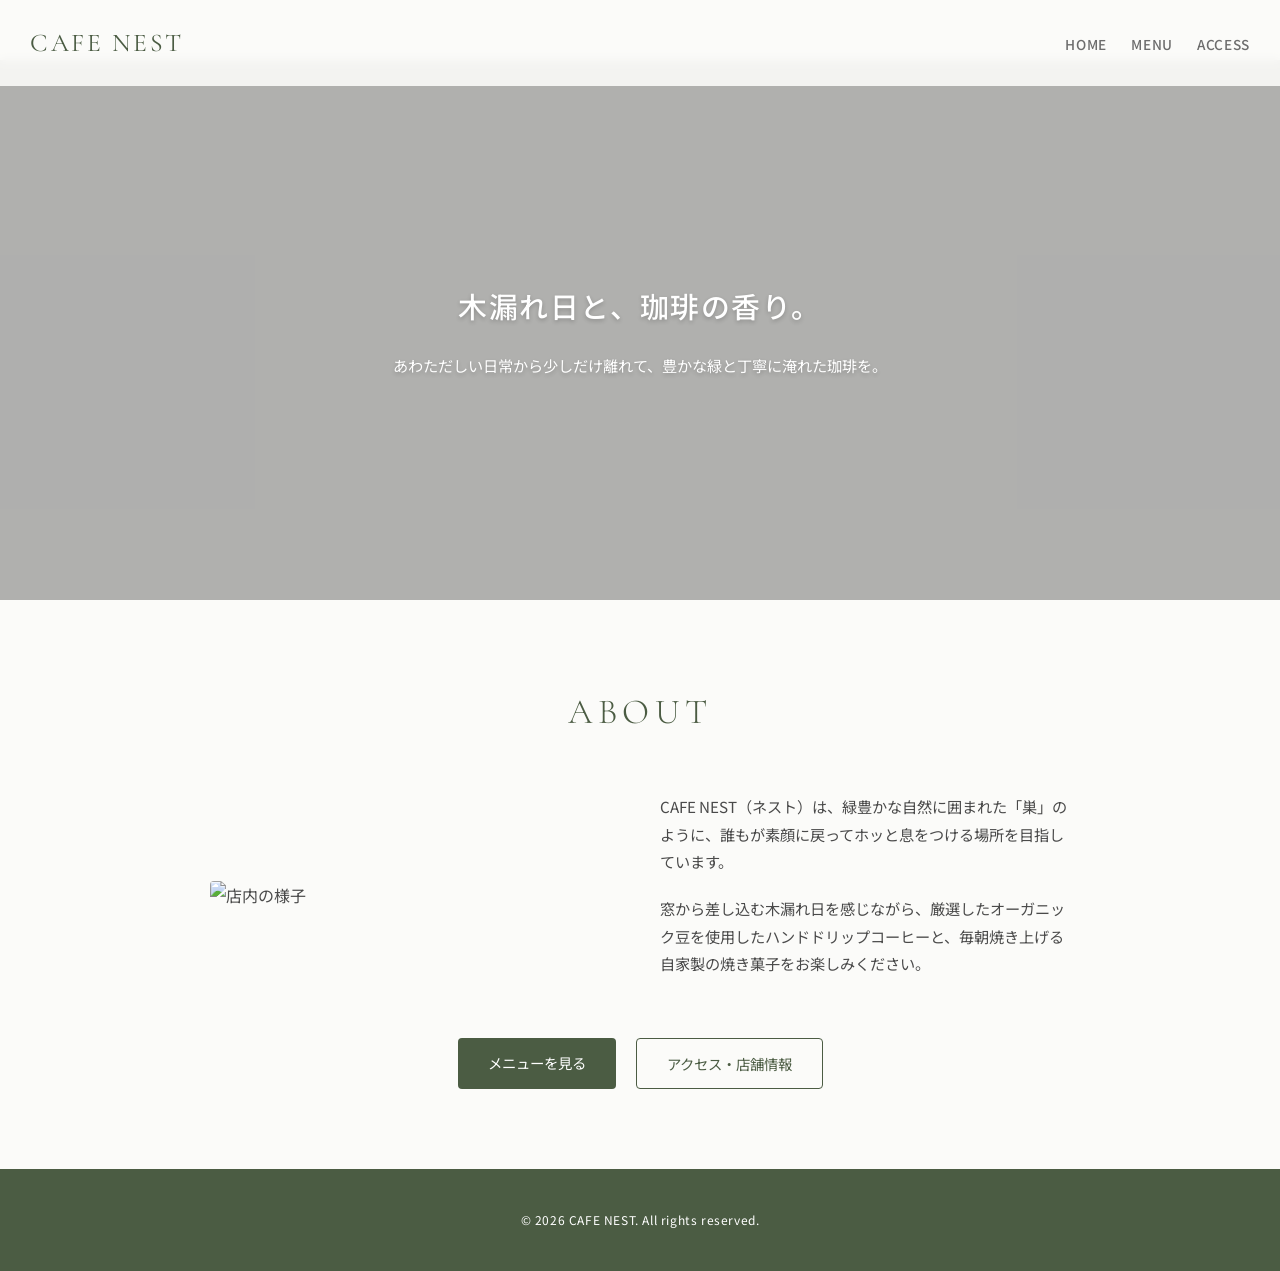
==== index.html @ 67c26f8c "Add files via upload" ====
<!DOCTYPE html>
<html lang="ja">
<head>
    <meta charset="UTF-8">
    <meta name="viewport" content="width=device-width, initial-scale=1.0">
    <title>CAFE NEST | 公式サイト</title>
    <link rel="stylesheet" href="style.css">
    <link rel="preconnect" href="https://fonts.googleapis.com">
    <link rel="preconnect" href="https://fonts.gstatic.com" crossorigin>
    <link href="https://fonts.googleapis.com/css2?family=Cormorant+Garamond:ital,wght@0,300;0,400;1,300&family=Noto+Sans+JP:wght@300;400;500&display=swap" rel="stylesheet">
</head>
<body>

    <header>
        <div class="logo"><a href="index.html">CAFE NEST</a></div>
        <nav>
            <a href="index.html">HOME</a>
            <a href="menu.html">MENU</a>
            <a href="access.html">ACCESS</a>
        </nav>
    </header>

    <section class="hero">
        <div class="hero-overlay"></div>
        <div class="hero-text">
            <h2>木漏れ日と、珈琲の香り。</h2>
            <p>あわただしい日常から少しだけ離れて、豊かな緑と丁寧に淹れた珈琲を。</p>
        </div>
    </section>

    <section id="about" class="container">
        <h3 class="section-title">ABOUT</h3>
        <div class="about-flex">
            <div class="about-img">
                <img src="https://images.unsplash.com/photo-1453614512568-c4024d13c247?auto=format&fit=crop&q=80&w=800" alt="店内の様子">
            </div>
            <div class="about-text">
                <p>
                    CAFE NEST（ネスト）は、緑豊かな自然に囲まれた「巣」のように、誰もが素顔に戻ってホッと息をつける場所を目指しています。
                </p>
                <p>
                    窓から差し込む木漏れ日を感じながら、厳選したオーガニック豆を使用したハンドドリップコーヒーと、毎朝焼き上げる自家製の焼き菓子をお楽しみください。
                </p>
            </div>
        </div>
        
        <div class="home-buttons">
            <a href="menu.html" class="btn">メニューを見る</a>
            <a href="access.html" class="btn btn-outline">アクセス・店舗情報</a>
        </div>
    </section>

    <footer>
        <p>&copy; 2026 CAFE NEST. All rights reserved.</p>
    </footer>

</body>
</html>
---- style.css ----
/* 全体のリセットと共通設定 */
* {
    margin: 0;
    padding: 0;
    box-sizing: border-box;
}

body {
    font-family: 'Noto Sans JP', sans-serif;
    color: #4a4a4a;
    background-color: #fbfbf9;
    line-height: 1.8;
}

/* 共通コンテナ */
.container {
    padding: 80px 20px;
    max-width: 900px;
    margin: 0 auto;
}

.section-title {
    font-family: 'Cormorant Garamond', serif;
    font-size: 2.2rem;
    font-weight: 300;
    letter-spacing: 0.15em;
    margin-bottom: 50px;
    text-align: center;
    color: #4b5c43;
}

/* ヘッダー */
header {
    display: flex;
    justify-content: space-between;
    align-items: center;
    padding: 20px 30px;
    position: fixed;
    width: 100%;
    top: 0;
    background-color: rgba(251, 251, 249, 0.9);
    backdrop-filter: blur(5px);
    z-index: 100;
}

.logo a {
    text-decoration: none;
    font-family: 'Cormorant Garamond', serif;
    font-size: 1.6rem;
    letter-spacing: 0.1em;
    font-weight: 400;
    color: #4b5c43;
}

nav a {
    text-decoration: none;
    color: #6d6d6d;
    margin-left: 20px;
    font-size: 0.85rem;
    letter-spacing: 0.05em;
    font-weight: 500;
    transition: color 0.3s;
}

nav a:hover {
    color: #be8563;
}

/* 下層ページ用の共通ヘッダー（共通の形だけ指定） */
.page-header {
    background-size: cover;
    background-position: center;
    padding: 120px 20px 60px;
    text-align: center;
    margin-top: 60px;
}

/* 💡 メニューページ専用の背景画像（珈琲マメや器具のイメージ） */
.menu-header {
    background-image: linear-gradient(rgba(240, 243, 238, 0.65), rgba(240, 243, 238, 0.65)), 
                      url('https://images.unsplash.com/photo-1447933601403-0c6688de566e?auto=format&fit=crop&q=80&w=1200');
}

/* アクセスページ専用の背景画像（木漏れ日のある森・並木道のイメージ） */
.access-header {
    background-image: linear-gradient(rgba(240, 243, 238, 0.65), rgba(240, 243, 238, 0.65)), 
                      url('https://images.unsplash.com/photo-1441974231531-c6227db76b6e?auto=format&fit=crop&q=80&w=1200');
}.page-header h2 {
    font-family: 'Cormorant Garamond', serif;
    font-size: 2.5rem;
    font-weight: 300;
    letter-spacing: 0.1em;
    color: #4b5c43;
}

/* メインビジュアル */
.hero {
    height: 60vh;
    display: flex;
    justify-content: center;
    align-items: center;
    text-align: center;
    padding: 0 20px;
    background-image: url('https://images.unsplash.com/photo-1501339847302-ac426a4a7cbb?auto=format&fit=crop&q=80&w=1600');
    background-size: cover;
    background-position: center;
    position: relative;
    margin-top: 60px;
}

.hero-overlay {
    position: absolute;
    top: 0;
    left: 0;
    width: 100%;
    height: 100%;
    background-color: rgba(0, 0, 0, 0.3);
    z-index: 1;
}

.hero-text {
    position: relative;
    z-index: 2;
    color: #ffffff;
}

.hero h2 {
    font-size: 1.8rem;
    font-weight: 500;
    letter-spacing: 0.05em;
    margin-bottom: 20px;
    text-shadow: 0 2px 4px rgba(0,0,0,0.2);
}

.hero p {
    font-size: 0.95rem;
    max-width: 500px;
    margin: 0 auto;
    text-shadow: 0 2px 4px rgba(0,0,0,0.2);
}

/* ABOUT */
.about-flex {
    display: flex;
    align-items: center;
    gap: 40px;
    margin-bottom: 40px;
}

.about-img, .access-img {
    flex: 1;
}

.about-img img, .access-img img {
    width: 100%;
    height: 300px;
    object-fit: cover;
    border-radius: 4px;
}

.about-text {
    flex: 1;
    text-align: left;
}

.about-text p {
    margin-bottom: 20px;
    font-size: 0.95rem;
}

/* ボタンのデザイン */
.home-buttons {
    display: flex;
    justify-content: center;
    gap: 20px;
    margin-top: 40px;
}

.btn {
    display: inline-block;
    padding: 12px 30px;
    background-color: #4b5c43;
    color: #ffffff;
    text-decoration: none;
    font-size: 0.9rem;
    border-radius: 4px;
    transition: background-color 0.3s;
}

.btn:hover {
    background-color: #3a4734;
}

.btn-outline {
    background-color: transparent;
    color: #4b5c43;
    border: 1px solid #4b5c43;
}

.btn-outline:hover {
    background-color: #4b5c43;
    color: #ffffff;
}

/* MENU ページ用のレイアウト */
.menu-page-wrapper {
    display: flex;
    gap: 50px;
    margin-bottom: 50px;
}

.menu-section {
    flex: 1;
}

.menu-category-title {
    font-family: 'Cormorant Garamond', serif;
    font-size: 1.4rem;
    font-weight: 400;
    color: #4b5c43;
    border-bottom: 2px solid #4b5c43;
    padding-bottom: 5px;
    margin-bottom: 20px;
    letter-spacing: 0.1em;
}

.menu-item {
    display: flex;
    justify-content: space-between;
    align-items: center;
    border-bottom: 1px solid #e6e8e3;
    padding: 15px 0;
    font-size: 0.95rem;
}

/* 💡 追加：日本語メニューの横の小さな英語表記のスタイル */
.menu-name small {
    display: block;
    font-size: 0.75rem;
    color: #8c8c8c;
    font-family: 'Cormorant Garamond', serif;
    margin-top: 20px;
}

.menu-price {
    font-family: 'Cormorant Garamond', serif;
    font-weight: 500;
    color: #be8563;
}

.menu-page-img img {
    width: 100%;
    height: 350px;
    object-fit: cover;
    border-radius: 4px;
}

/* 💡 追加：ACCESS ページ用のレイアウト */
.access-page-wrapper {
    display: flex;
    align-items: center;
    gap: 50px;
    margin-bottom: 40px;
}

.access-info {
    flex: 1;
    text-align: left; /* 横並びになったので左寄せに修正 */
}

.access-info p {
    font-size: 0.95rem;
    margin-bottom: 12px;
}

.access-info .shop-name {
    font-weight: 500;
    color: #4b5c43;
    font-size: 1.4rem;
    letter-spacing: 0.05em;
    margin-bottom: 20px;
}

.map-placeholder {
    width: 100%;
    height: 350px;
    background-color: #e6e8e3;
    display: flex;
    justify-content: center;
    align-items: center;
    color: #7a8276;
    font-size: 0.85rem;
    border-radius: 4px;
}

/* フッター */
footer {
    background-color: #4b5c43;
    color: #ffffff;
    text-align: center;
    padding: 40px 20px;
    font-size: 0.75rem;
    letter-spacing: 0.05em;
}

/* 📱 レスポンシブ対応 */
@media (max-width: 768px) {
    .about-flex, .menu-page-wrapper, .home-buttons, .access-page-wrapper {
        flex-direction: column;
        gap: 30px;
    }
    .about-img img, .menu-page-img img, .access-img img {
        height: 220px;
    }
    .about-text, .access-info {
        text-align: center;
    }
    .hero h2 {
        font-size: 1.4rem;
    }
}
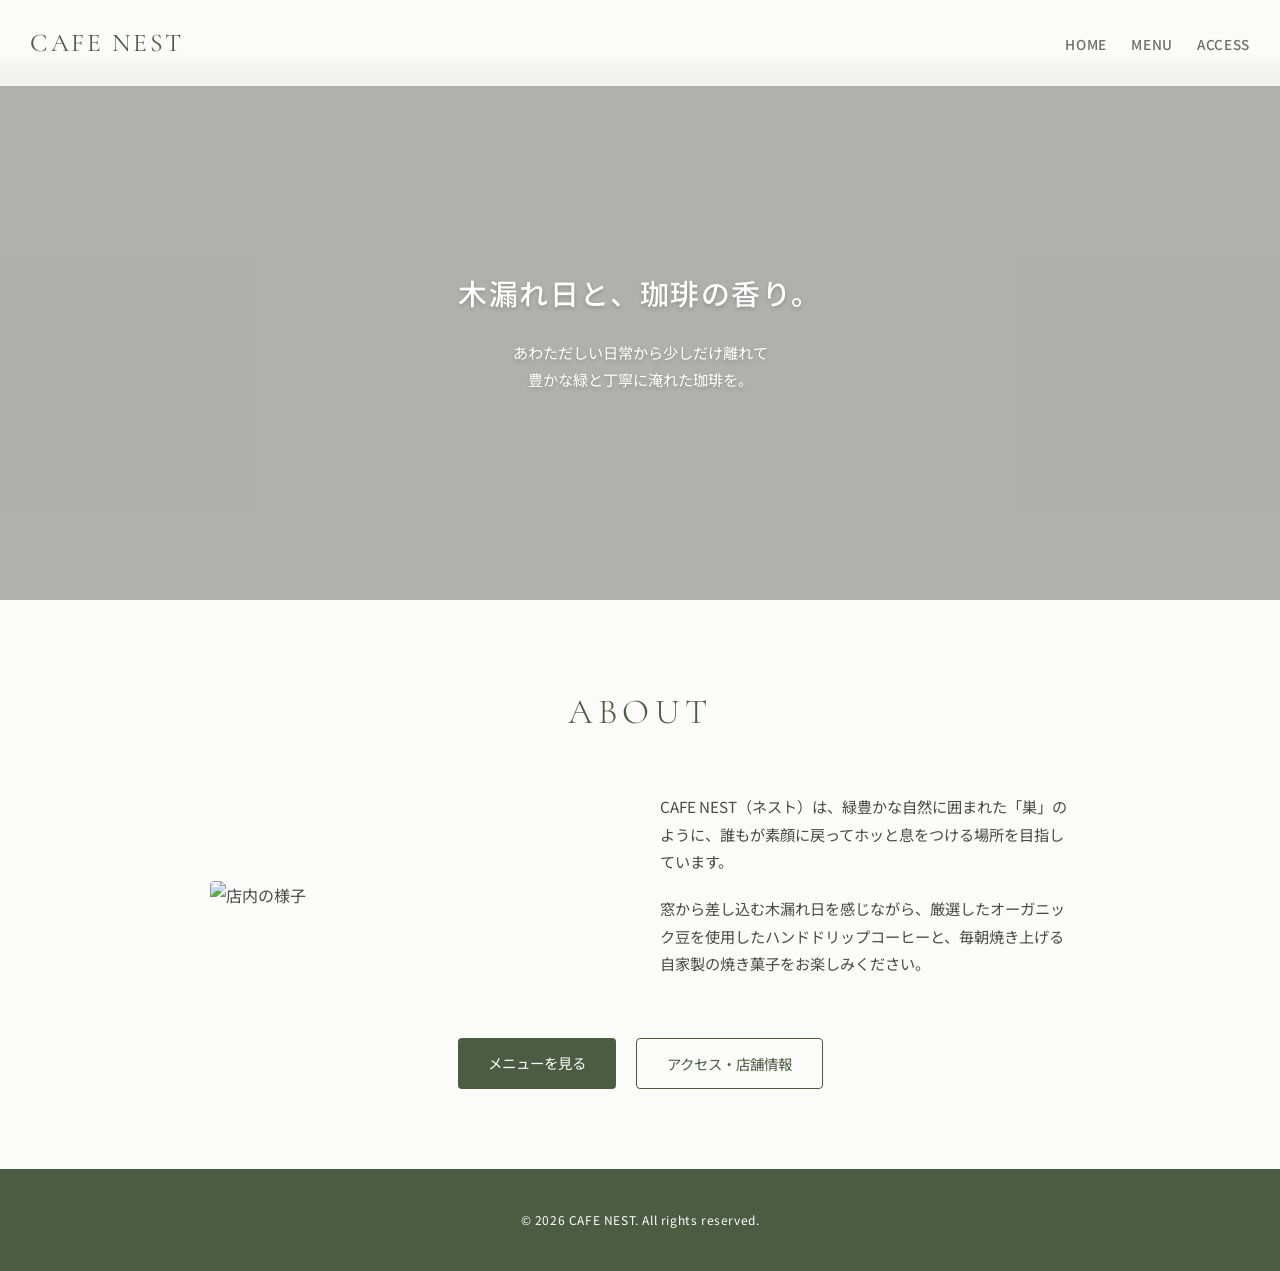
==== commit fd573b1d: "Update paragraph for better readability" ====
--- a/index.html
+++ b/index.html
@@ -24,7 +24,7 @@
         <div class="hero-overlay"></div>
         <div class="hero-text">
             <h2>木漏れ日と、珈琲の香り。</h2>
-            <p>あわただしい日常から少しだけ離れて、豊かな緑と丁寧に淹れた珈琲を。</p>
+            <p>あわただしい日常から少しだけ離れて<br>豊かな緑と丁寧に淹れた珈琲を。</p>
         </div>
     </section>
 
@@ -55,4 +55,4 @@
     </footer>
 
 </body>
-</html>+</html>
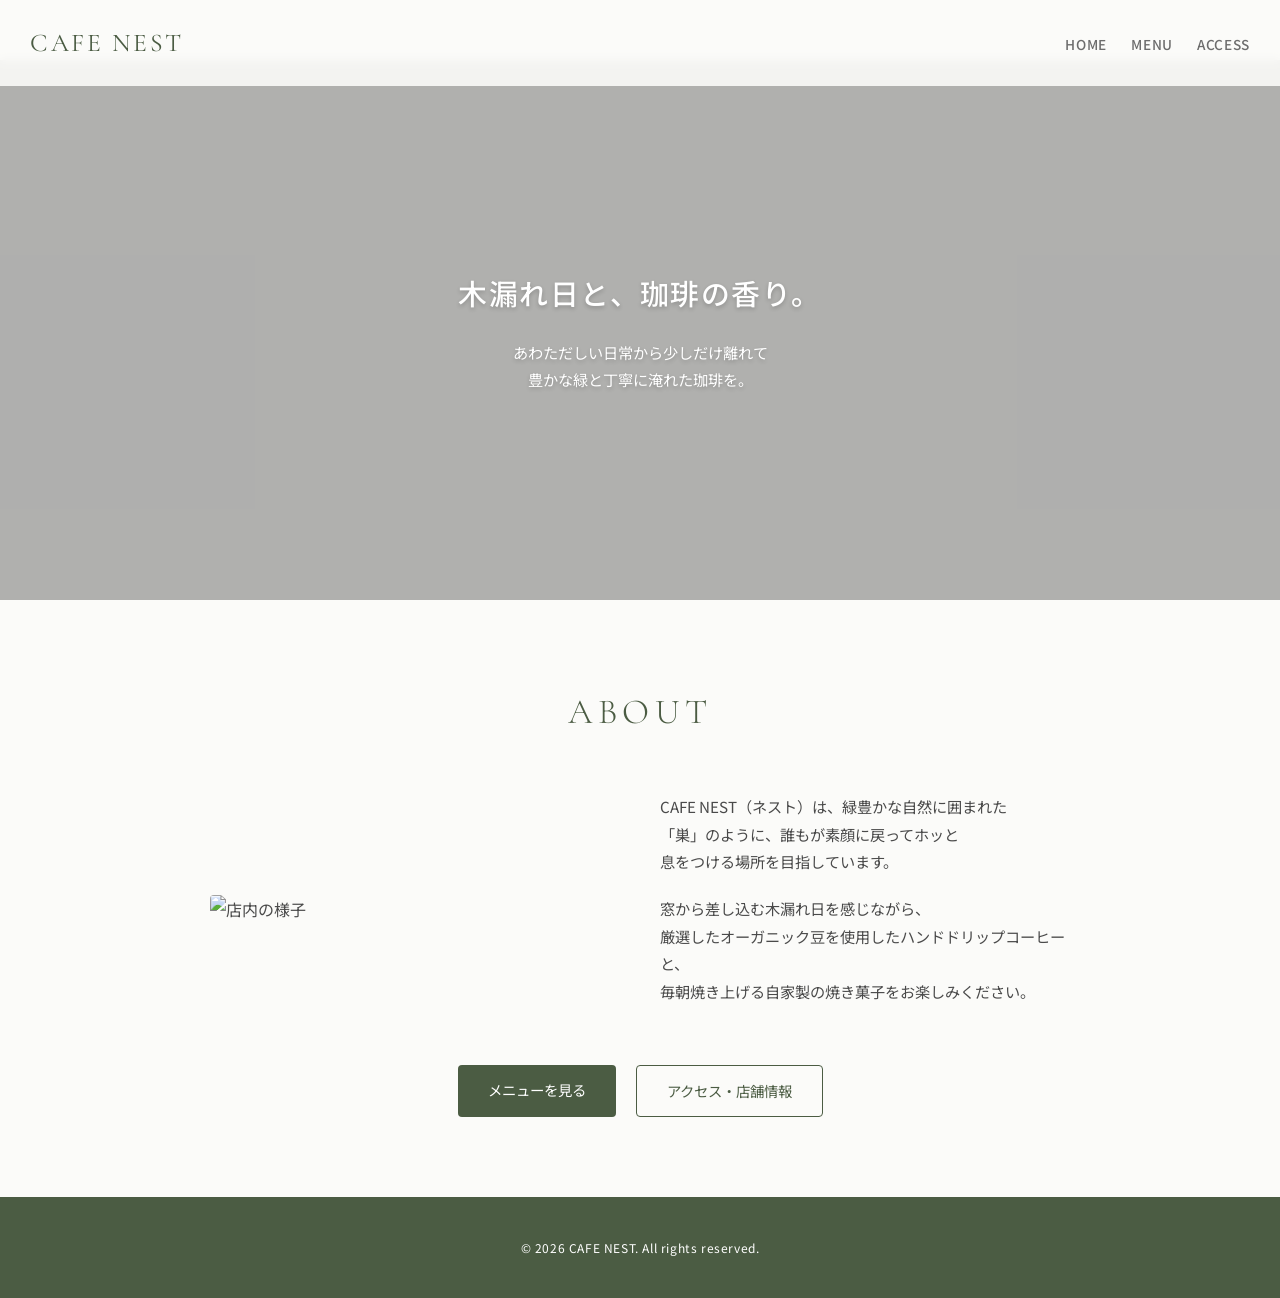
==== commit 0676ce27: "Update index.html" ====
--- a/index.html
+++ b/index.html
@@ -20,7 +20,11 @@
         </nav>
     </header>
 
+    <!-- 💡 変更点：自動スライドショーの構造（JavaScriptを使わずCSSだけで動かします） -->
     <section class="hero">
+        <div class="slide slide1"></div>
+        <div class="slide slide2"></div>
+        <div class="slide slide3"></div>
         <div class="hero-overlay"></div>
         <div class="hero-text">
             <h2>木漏れ日と、珈琲の香り。</h2>
@@ -34,12 +38,17 @@
             <div class="about-img">
                 <img src="https://images.unsplash.com/photo-1453614512568-c4024d13c247?auto=format&fit=crop&q=80&w=800" alt="店内の様子">
             </div>
+            <!-- 💡 変更点：ご指定通りの位置に改行（br）を入れました -->
             <div class="about-text">
                 <p>
-                    CAFE NEST（ネスト）は、緑豊かな自然に囲まれた「巣」のように、誰もが素顔に戻ってホッと息をつける場所を目指しています。
+                    CAFE NEST（ネスト）は、緑豊かな自然に囲まれた<br>
+                    「巣」のように、誰もが素顔に戻ってホッと<br>
+                    息をつける場所を目指しています。
                 </p>
                 <p>
-                    窓から差し込む木漏れ日を感じながら、厳選したオーガニック豆を使用したハンドドリップコーヒーと、毎朝焼き上げる自家製の焼き菓子をお楽しみください。
+                    窓から差し込む木漏れ日を感じながら、<br>
+                    厳選したオーガニック豆を使用したハンドドリップコーヒーと、<br>
+                    毎朝焼き上げる自家製の焼き菓子をお楽しみください。
                 </p>
             </div>
         </div>
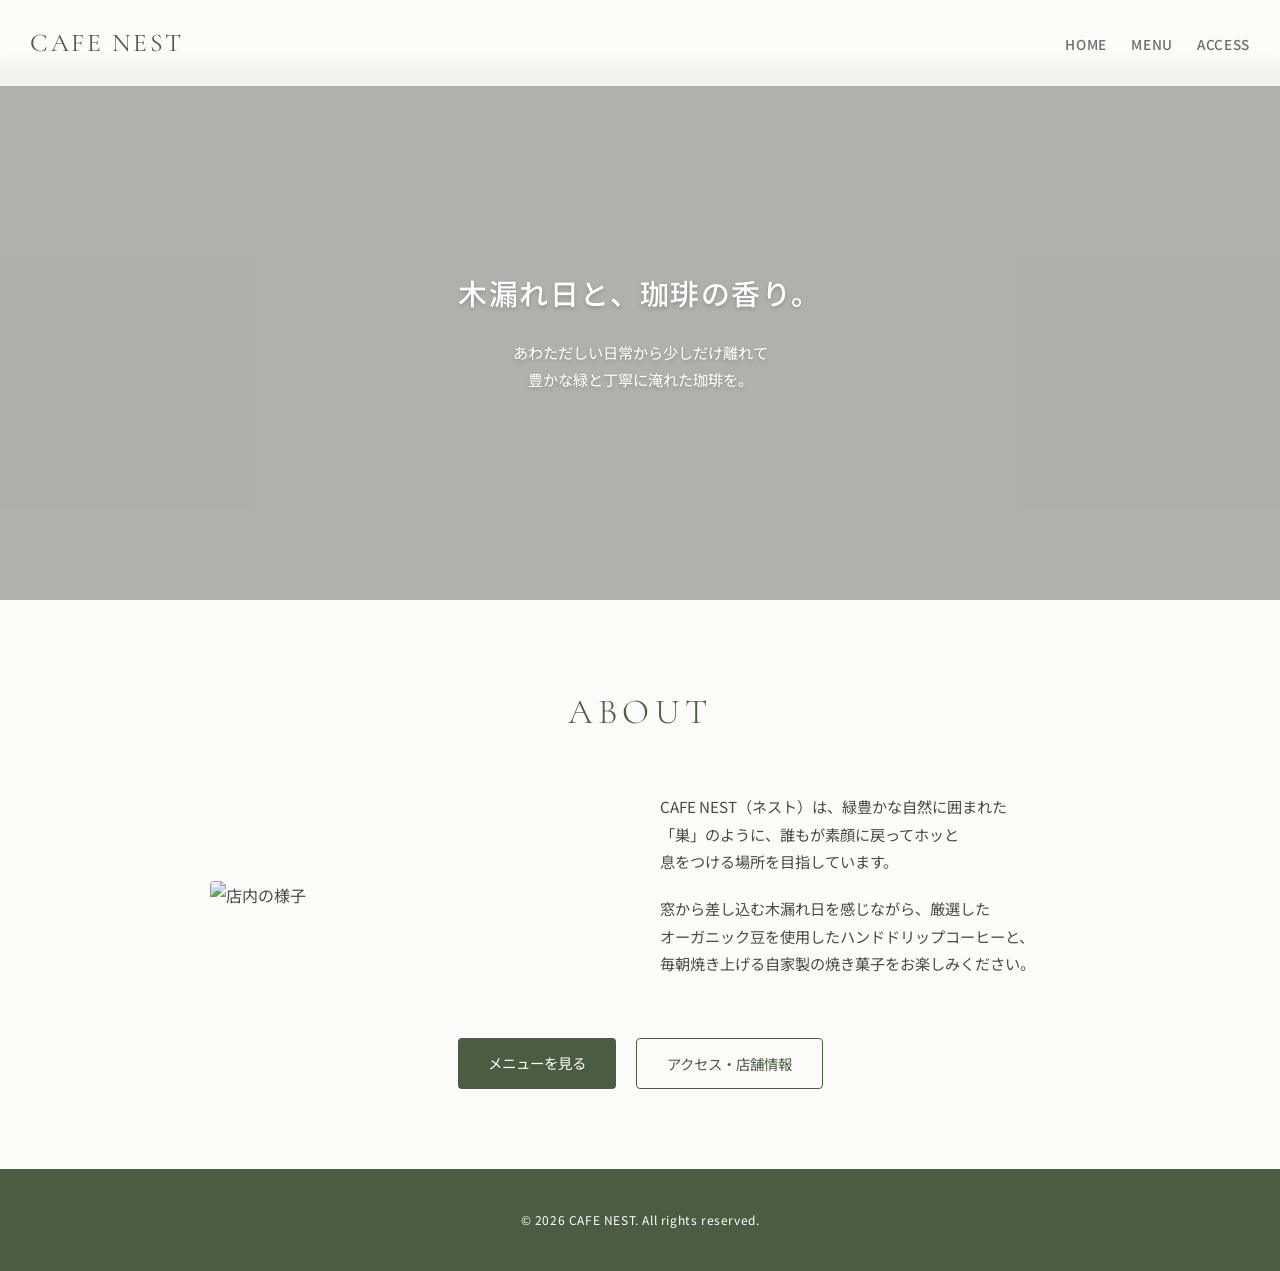
==== commit a4456059: "Update index.html" ====
--- a/index.html
+++ b/index.html
@@ -46,8 +46,8 @@
                     息をつける場所を目指しています。
                 </p>
                 <p>
-                    窓から差し込む木漏れ日を感じながら、<br>
-                    厳選したオーガニック豆を使用したハンドドリップコーヒーと、<br>
+                    窓から差し込む木漏れ日を感じながら、厳選した<br>
+                    オーガニック豆を使用したハンドドリップコーヒーと、<br>
                     毎朝焼き上げる自家製の焼き菓子をお楽しみください。
                 </p>
             </div>
--- a/style.css
+++ b/style.css
@@ -66,7 +66,7 @@
     color: #be8563;
 }
 
-/* 下層ページ用の共通ヘッダー（共通の形だけ指定） */
+/* 下層ページ用の共通ヘッダー */
 .page-header {
     background-size: cover;
     background-position: center;
@@ -75,37 +75,63 @@
     margin-top: 60px;
 }
 
-/* 💡 メニューページ専用の背景画像（珈琲マメや器具のイメージ） */
+/* メニューページ専用の背景画像 */
 .menu-header {
     background-image: linear-gradient(rgba(240, 243, 238, 0.65), rgba(240, 243, 238, 0.65)), 
                       url('https://images.unsplash.com/photo-1447933601403-0c6688de566e?auto=format&fit=crop&q=80&w=1200');
 }
 
-/* アクセスページ専用の背景画像（木漏れ日のある森・並木道のイメージ） */
+/* アクセスページ専用の背景画像 */
 .access-header {
     background-image: linear-gradient(rgba(240, 243, 238, 0.65), rgba(240, 243, 238, 0.65)), 
                       url('https://images.unsplash.com/photo-1441974231531-c6227db76b6e?auto=format&fit=crop&q=80&w=1200');
-}.page-header h2 {
-    font-family: 'Cormorant Garamond', serif;
-    font-size: 2.5rem;
-    font-weight: 300;
-    letter-spacing: 0.1em;
-    color: #4b5c43;
-}
-
-/* メインビジュアル */
+}
+
+/* 💡 変更点：スライドショーを格納する親要素（hero）の調整 */
 .hero {
     height: 60vh;
     display: flex;
     justify-content: center;
     align-items: center;
     text-align: center;
-    padding: 0 20px;
-    background-image: url('https://images.unsplash.com/photo-1501339847302-ac426a4a7cbb?auto=format&fit=crop&q=80&w=1600');
+    position: relative;
+    margin-top: 60px;
+    overflow: hidden; /* はみ出た画像を隠す */
+}
+
+/* 💡 変更点：スライドショーの画像設定（すべて重ねて配置） */
+.slide {
+    position: absolute;
+    top: 0;
+    left: 0;
+    width: 100%;
+    height: 100%;
     background-size: cover;
     background-position: center;
-    position: relative;
-    margin-top: 60px;
+    opacity: 0;
+    animation: sliderAnime 15s infinite; /* 15秒かけてループ */
+}
+
+/* 3枚のそれぞれ違う自然派カフェの写真を設定 */
+.slide1 {
+    background-image: url('https://images.unsplash.com/photo-1501339847302-ac426a4a7cbb?auto=format&fit=crop&q=80&w=1600');
+}
+.slide2 {
+    background-image: url('https://images.unsplash.com/photo-1498804103079-a6351b050096?auto=format&fit=crop&q=80&w=1600');
+    animation-delay: 5s; /* 5秒ずらしてスタート */
+}
+.slide3 {
+    background-image: url('https://images.unsplash.com/photo-1445116572660-236099ec97a0?auto=format&fit=crop&q=80&w=1600');
+    animation-delay: 10s; /* 10秒ずらしてスタート */
+}
+
+/* 💡 変更点：CSSスライドショーのアニメーション定義（ふわっと切り替わる） */
+@keyframes sliderAnime {
+    0% { opacity: 0; transform: scale(1.0); }
+    10% { opacity: 1; }
+    33% { opacity: 1; }
+    43% { opacity: 0; transform: scale(1.05); } /* 少しだけズームアップさせて情緒的に */
+    100% { opacity: 0; }
 }
 
 .hero-overlay {
@@ -233,13 +259,12 @@
     font-size: 0.95rem;
 }
 
-/* 💡 追加：日本語メニューの横の小さな英語表記のスタイル */
 .menu-name small {
     display: block;
     font-size: 0.75rem;
     color: #8c8c8c;
     font-family: 'Cormorant Garamond', serif;
-    margin-top: 20px;
+    margin-top: 5px;
 }
 
 .menu-price {
@@ -255,7 +280,7 @@
     border-radius: 4px;
 }
 
-/* 💡 追加：ACCESS ページ用のレイアウト */
+/* ACCESS ページ用のレイアウト */
 .access-page-wrapper {
     display: flex;
     align-items: center;
@@ -265,7 +290,7 @@
 
 .access-info {
     flex: 1;
-    text-align: left; /* 横並びになったので左寄せに修正 */
+    text-align: left;
 }
 
 .access-info p {
@@ -315,7 +340,11 @@
     .about-text, .access-info {
         text-align: center;
     }
+    /* 💡 スマホの時は指定の改行だと崩れる場合があるので、brを無効化して自然に流します */
+    .about-text br {
+        display: none;
+    }
     .hero h2 {
         font-size: 1.4rem;
     }
-}+}
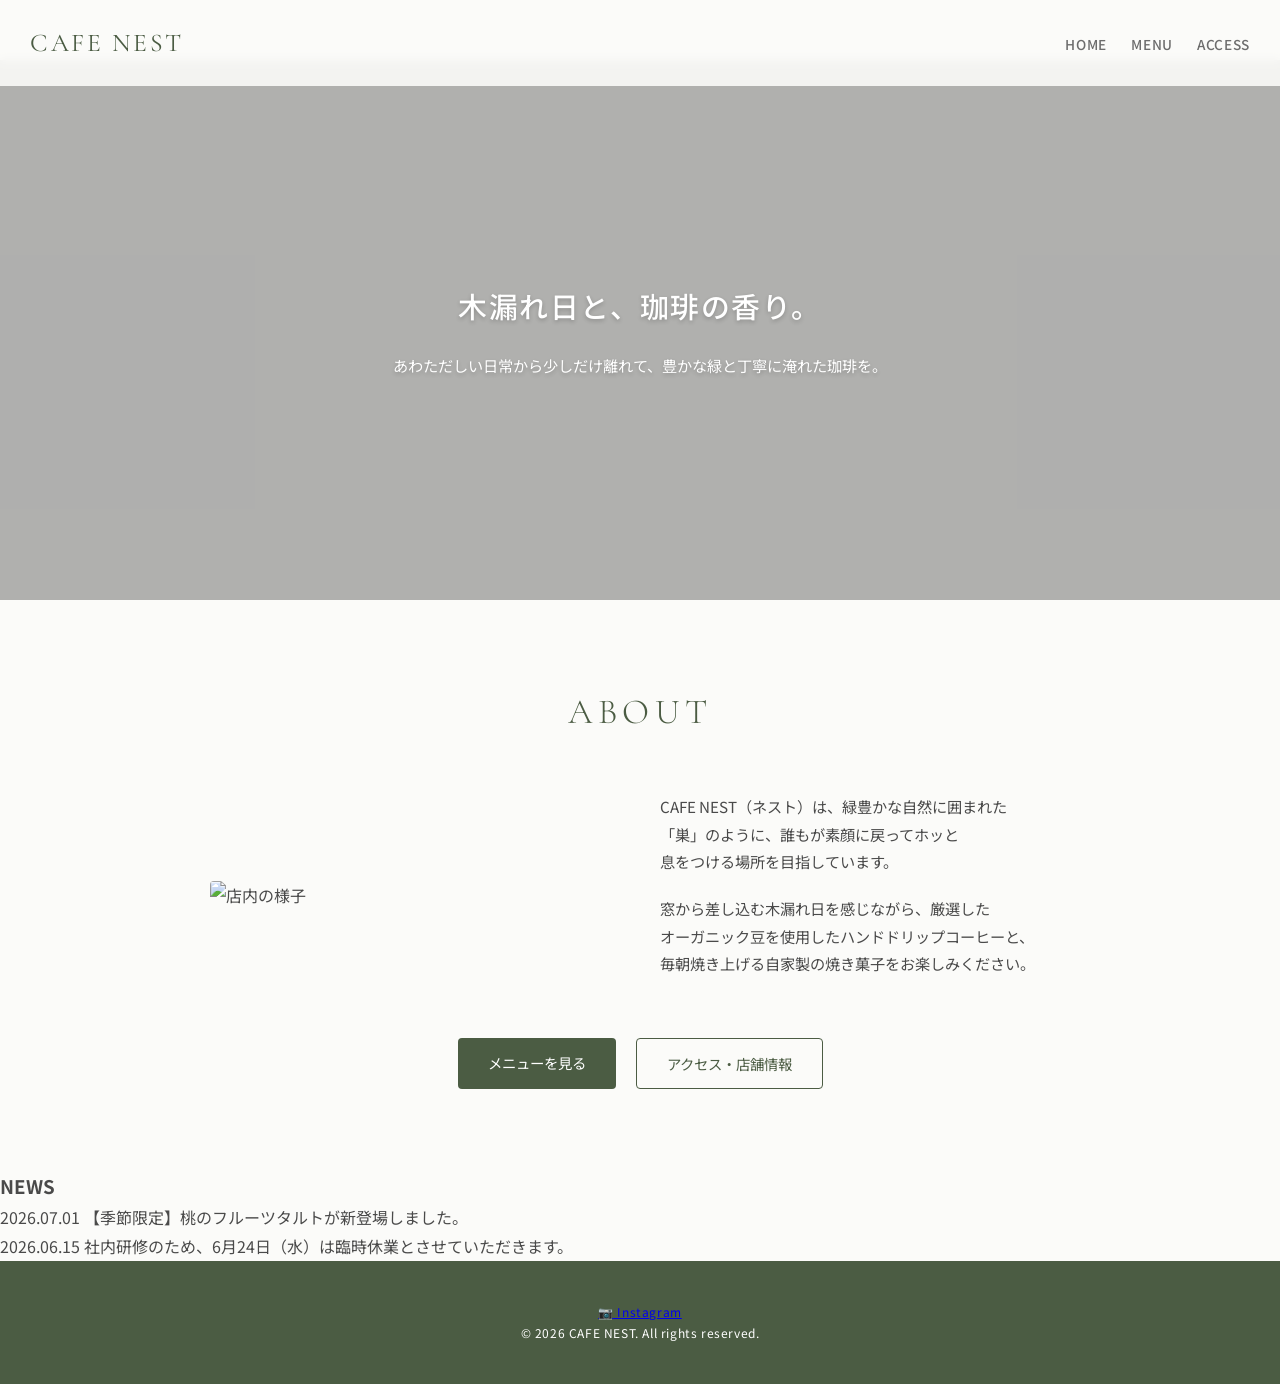
==== commit f22a744e: "Update index.html" ====
--- a/index.html
+++ b/index.html
@@ -20,7 +20,6 @@
         </nav>
     </header>
 
-    <!-- 💡 変更点：自動スライドショーの構造（JavaScriptを使わずCSSだけで動かします） -->
     <section class="hero">
         <div class="slide slide1"></div>
         <div class="slide slide2"></div>
@@ -28,7 +27,7 @@
         <div class="hero-overlay"></div>
         <div class="hero-text">
             <h2>木漏れ日と、珈琲の香り。</h2>
-            <p>あわただしい日常から少しだけ離れて<br>豊かな緑と丁寧に淹れた珈琲を。</p>
+            <p>あわただしい日常から少しだけ離れて、豊かな緑と丁寧に淹れた珈琲を。</p>
         </div>
     </section>
 
@@ -38,7 +37,6 @@
             <div class="about-img">
                 <img src="https://images.unsplash.com/photo-1453614512568-c4024d13c247?auto=format&fit=crop&q=80&w=800" alt="店内の様子">
             </div>
-            <!-- 💡 変更点：ご指定通りの位置に改行（br）を入れました -->
             <div class="about-text">
                 <p>
                     CAFE NEST（ネスト）は、緑豊かな自然に囲まれた<br>
@@ -59,7 +57,30 @@
         </div>
     </section>
 
+    <!-- 💡 ①新設：お知らせ（NEWS）セクション -->
+    <section id="news" class="news-container">
+        <div class="news-inner">
+            <h3 class="news-title">NEWS</h3>
+            <ul class="news-list-items">
+                <li>
+                    <span class="news-date">2026.07.01</span>
+                    <span class="news-text">【季節限定】桃のフルーツタルトが新登場しました。</span>
+                </li>
+                <li>
+                    <span class="news-date">2026.06.15</span>
+                    <span class="news-text">社内研修のため、6月24日（水）は臨時休業とさせていただきます。</span>
+                </li>
+            </ul>
+        </div>
+    </section>
+
     <footer>
+        <!-- 💡 ②新設：Instagramへの導線リンク（実際のあなたのアカウントのURLを href="〜" に入れてください） -->
+        <div class="footer-social">
+            <a href="https://instagram.com/" target="_blank" rel="noopener noreferrer" class="instagram-link">
+                <span class="insta-icon">📷</span> Instagram
+            </a>
+        </div>
         <p>&copy; 2026 CAFE NEST. All rights reserved.</p>
     </footer>
 
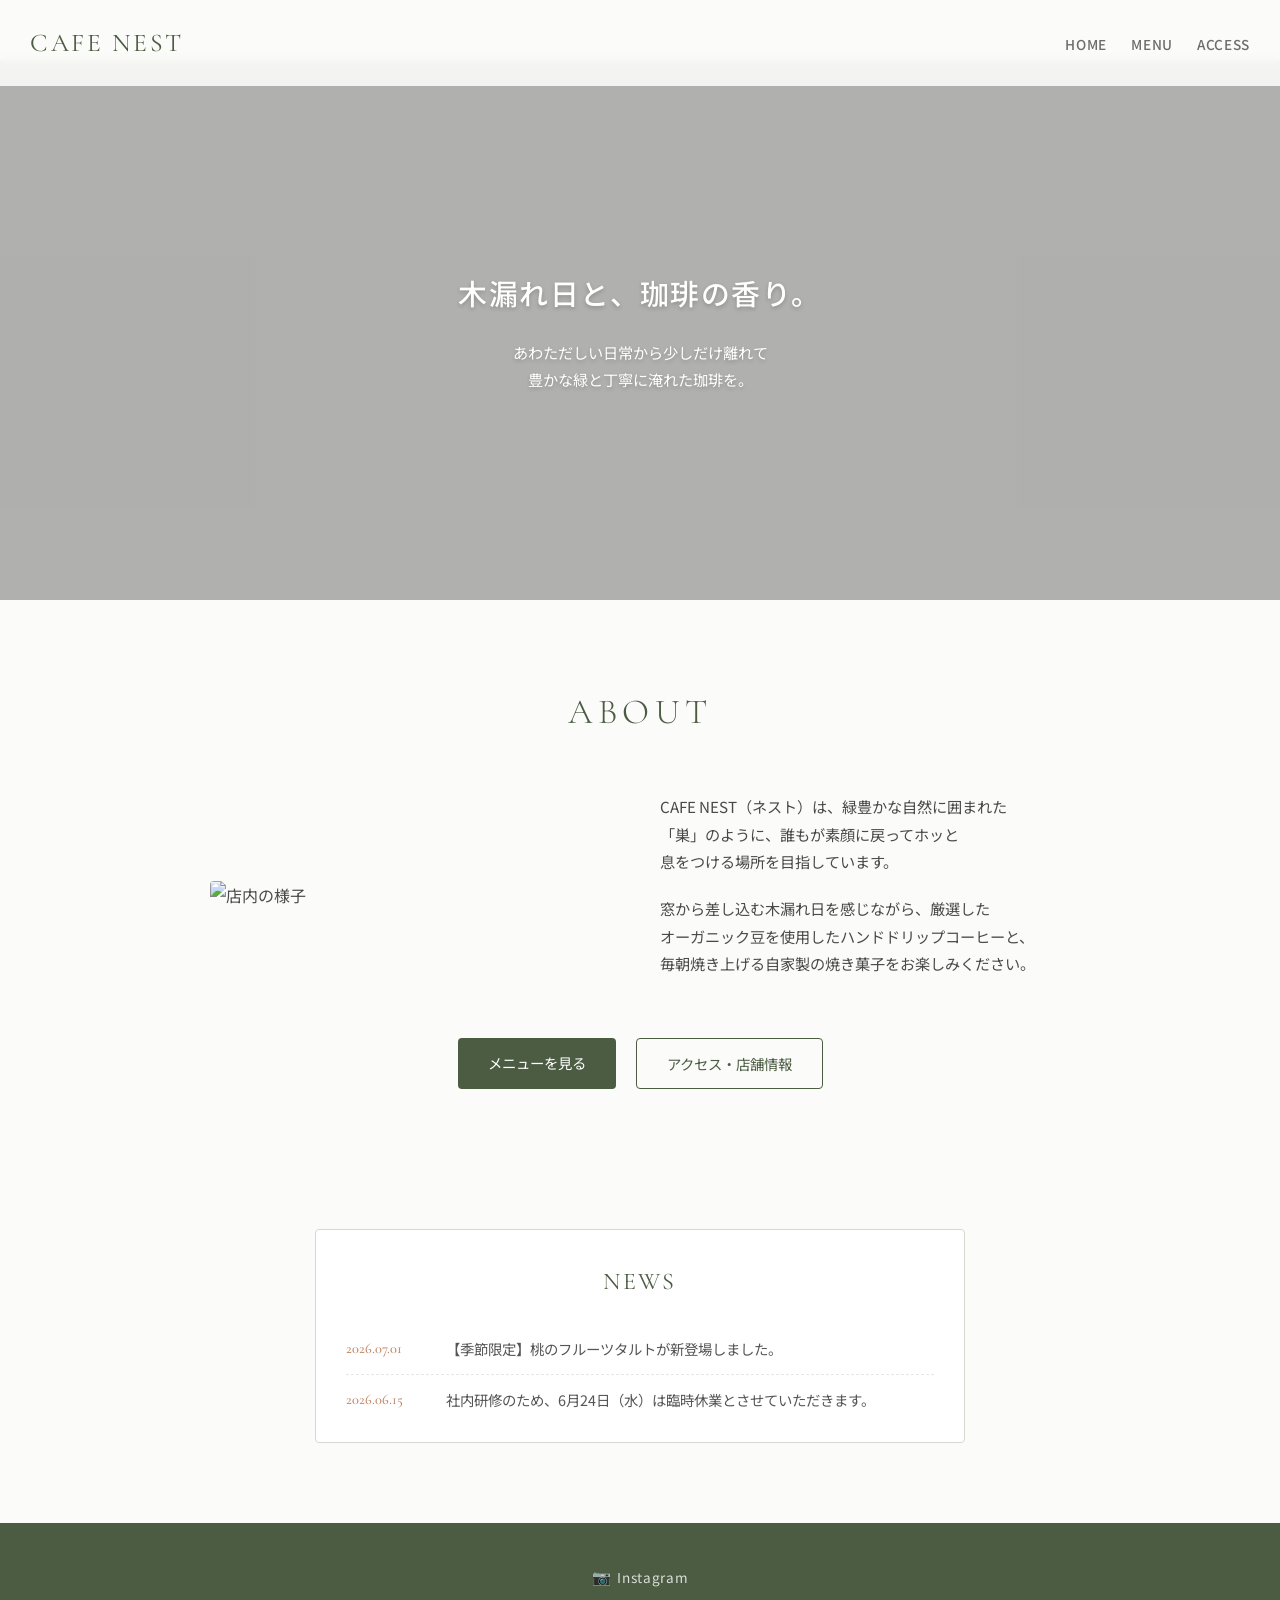
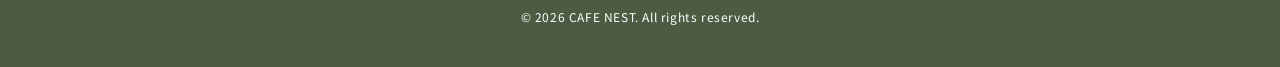
==== commit e26e8849: "Update index.html" ====
--- a/index.html
+++ b/index.html
@@ -27,7 +27,7 @@
         <div class="hero-overlay"></div>
         <div class="hero-text">
             <h2>木漏れ日と、珈琲の香り。</h2>
-            <p>あわただしい日常から少しだけ離れて、豊かな緑と丁寧に淹れた珈琲を。</p>
+            <p>あわただしい日常から少しだけ離れて<br>豊かな緑と丁寧に淹れた珈琲を。</p>
         </div>
     </section>
 
--- a/style.css
+++ b/style.css
@@ -87,7 +87,7 @@
                       url('https://images.unsplash.com/photo-1441974231531-c6227db76b6e?auto=format&fit=crop&q=80&w=1200');
 }
 
-/* 💡 変更点：スライドショーを格納する親要素（hero）の調整 */
+/* スライドショーを格納する親要素（hero） */
 .hero {
     height: 60vh;
     display: flex;
@@ -96,10 +96,10 @@
     text-align: center;
     position: relative;
     margin-top: 60px;
-    overflow: hidden; /* はみ出た画像を隠す */
-}
-
-/* 💡 変更点：スライドショーの画像設定（すべて重ねて配置） */
+    overflow: hidden;
+}
+
+/* スライドショーの画像設定 */
 .slide {
     position: absolute;
     top: 0;
@@ -109,28 +109,18 @@
     background-size: cover;
     background-position: center;
     opacity: 0;
-    animation: sliderAnime 15s infinite; /* 15秒かけてループ */
-}
-
-/* 3枚のそれぞれ違う自然派カフェの写真を設定 */
-.slide1 {
-    background-image: url('https://images.unsplash.com/photo-1501339847302-ac426a4a7cbb?auto=format&fit=crop&q=80&w=1600');
-}
-.slide2 {
-    background-image: url('https://images.unsplash.com/photo-1498804103079-a6351b050096?auto=format&fit=crop&q=80&w=1600');
-    animation-delay: 5s; /* 5秒ずらしてスタート */
-}
-.slide3 {
-    background-image: url('https://images.unsplash.com/photo-1445116572660-236099ec97a0?auto=format&fit=crop&q=80&w=1600');
-    animation-delay: 10s; /* 10秒ずらしてスタート */
-}
-
-/* 💡 変更点：CSSスライドショーのアニメーション定義（ふわっと切り替わる） */
+    animation: sliderAnime 15s infinite;
+}
+
+.slide1 { background-image: url('https://images.unsplash.com/photo-1501339847302-ac426a4a7cbb?auto=format&fit=crop&q=80&w=1600'); }
+.slide2 { background-image: url('https://images.unsplash.com/photo-1498804103079-a6351b050096?auto=format&fit=crop&q=80&w=1600'); animation-delay: 5s; }
+.slide3 { background-image: url('https://images.unsplash.com/photo-1445116572660-236099ec97a0?auto=format&fit=crop&q=80&w=1600'); animation-delay: 10s; }
+
 @keyframes sliderAnime {
     0% { opacity: 0; transform: scale(1.0); }
     10% { opacity: 1; }
     33% { opacity: 1; }
-    43% { opacity: 0; transform: scale(1.05); } /* 少しだけズームアップさせて情緒的に */
+    43% { opacity: 0; transform: scale(1.05); }
     100% { opacity: 0; }
 }
 
@@ -228,6 +218,59 @@
     color: #ffffff;
 }
 
+/* 💡 ①新設：NEWS セクションのスタイル */
+.news-container {
+    padding: 60px 20px 80px;
+    background-color: #fbfbf9;
+}
+
+.news-inner {
+    max-width: 650px;
+    margin: 0 auto;
+    border: 1px solid #d4dad0; /* サイトになじむ細いセージグリーンの線 */
+    padding: 30px;
+    border-radius: 4px;
+    background-color: #ffffff;
+}
+
+.news-title {
+    font-family: 'Cormorant Garamond', serif;
+    font-size: 1.5rem;
+    font-weight: 400;
+    color: #4b5c43;
+    letter-spacing: 0.1em;
+    margin-bottom: 20px;
+    text-align: center;
+}
+
+.news-list-items {
+    list-style: none;
+}
+
+.news-list-items li {
+    display: flex;
+    padding: 12px 0;
+    border-bottom: 1px dashed #e6e8e3;
+    font-size: 0.9rem;
+}
+
+.news-list-items li:last-child {
+    border-bottom: none;
+    padding-bottom: 0;
+}
+
+.news-date {
+    font-family: 'Cormorant Garamond', serif;
+    font-weight: 500;
+    color: #be8563; /* アクセントのテラコッタ色 */
+    width: 100px;
+    flex-shrink: 0;
+}
+
+.news-text {
+    color: #555555;
+}
+
 /* MENU ページ用のレイアウト */
 .menu-page-wrapper {
     display: flex;
@@ -328,6 +371,31 @@
     letter-spacing: 0.05em;
 }
 
+/* 💡 ②新設：フッターのInstagramリンクのスタイル */
+.footer-social {
+    margin-bottom: 15px;
+}
+
+.instagram-link {
+    color: rgba(255, 255, 255, 0.8);
+    text-decoration: none;
+    font-size: 0.85rem;
+    letter-spacing: 0.05em;
+    transition: color 0.3s;
+    display: inline-flex;
+    align-items: center;
+    gap: 6px;
+}
+
+.instagram-link:hover {
+    color: #ffffff;
+    text-decoration: underline;
+}
+
+.insta-icon {
+    font-size: 0.95rem;
+}
+
 /* 📱 レスポンシブ対応 */
 @media (max-width: 768px) {
     .about-flex, .menu-page-wrapper, .home-buttons, .access-page-wrapper {
@@ -340,11 +408,15 @@
     .about-text, .access-info {
         text-align: center;
     }
-    /* 💡 スマホの時は指定の改行だと崩れる場合があるので、brを無効化して自然に流します */
     .about-text br {
         display: none;
     }
     .hero h2 {
         font-size: 1.4rem;
     }
-}
+    /* スマホの時は日付とテキストを縦並びにする */
+    .news-list-items li {
+        flex-direction: column;
+        gap: 4px;
+    }
+}
